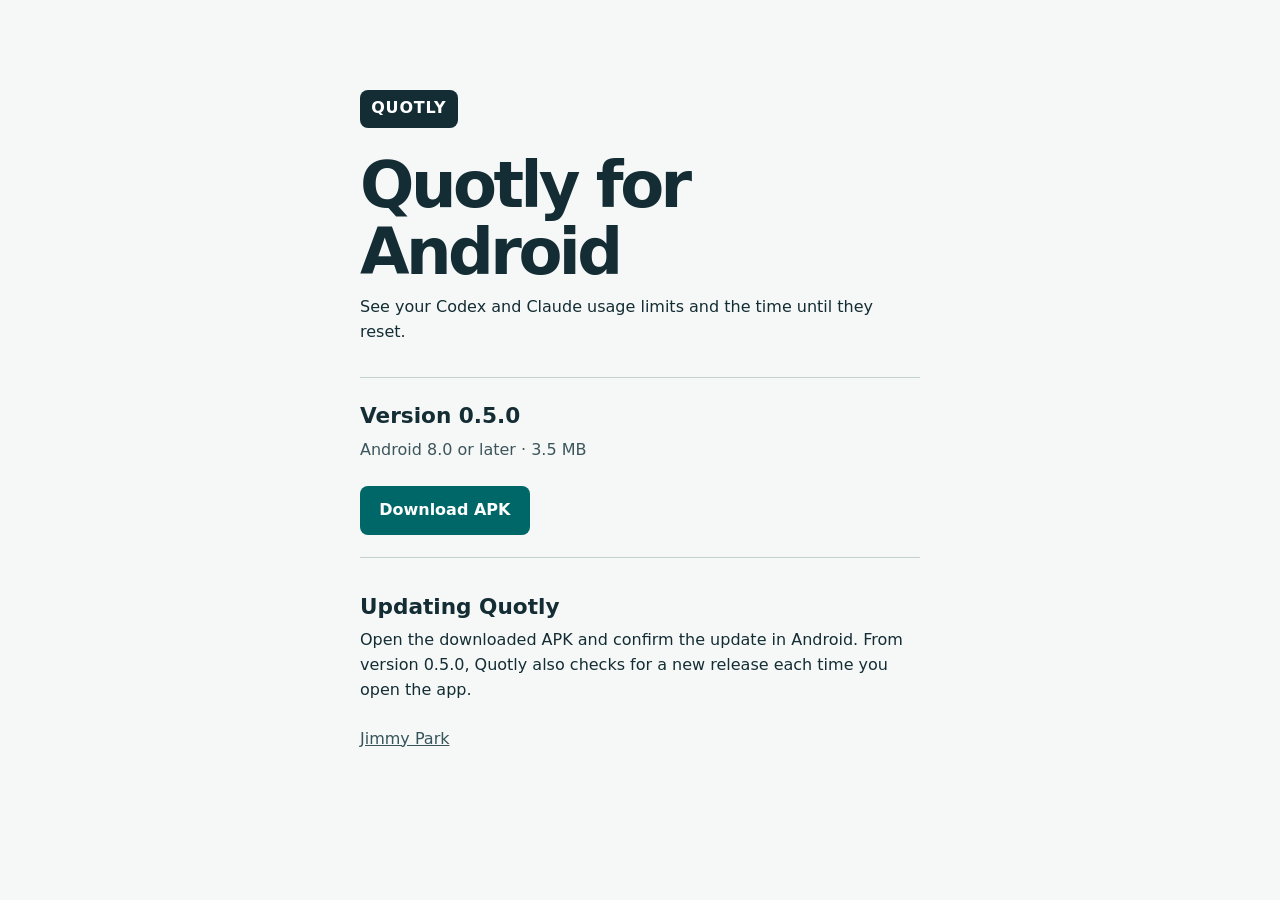
==== apps/quotly-android/index.html @ 07292df6 "Publish Quotly for Android 0.5.0" ====
<!doctype html>
<html lang="en">
<head>
  <meta charset="utf-8">
  <meta name="viewport" content="width=device-width, initial-scale=1">
  <meta name="robots" content="noindex">
  <meta name="theme-color" content="#122b32">
  <title>Quotly for Android · Jimmy Park</title>
  <style>
    :root { color-scheme: light; font: 100%/1.55 system-ui, sans-serif; color: #142d34; background: #f5f8f7; }
    * { box-sizing: border-box; }
    body { margin: 0; }
    main { max-width: 38rem; margin: 0 auto; padding: clamp(2.5rem, 10vh, 6rem) 1.5rem; }
    .brand { display: block; width: fit-content; padding: .4rem .7rem; border-radius: .5rem; background: #142d34; color: #fff; font-weight: 750; letter-spacing: .05em; }
    h1 { margin: 1.5rem 0 .5rem; font-size: clamp(2.4rem, 9vw, 4rem); line-height: 1.06; letter-spacing: -.055em; }
    p { margin: 0 0 1.5rem; }
    section { margin: 2rem 0; padding-block: 1.35rem; border-block: 1px solid #c3d2d1; }
    h2 { margin: 0 0 .3rem; font-size: 1.35rem; }
    .details { color: #3d555b; }
    .download { display: inline-block; padding: .75rem 1.2rem; color: white; background: #006768; border-radius: .5rem; font-weight: 700; text-decoration: none; }
    .download:hover { background: #005454; }
    a:focus-visible { outline: 3px solid #0d72a1; outline-offset: 4px; }
    .home { color: #36545a; }
    @media (prefers-color-scheme: dark) {
      :root { color-scheme: dark; color: #e8f5f3; background: #101c20; }
      .brand { background: #c7eeea; color: #142d34; }
      .details, .home { color: #b6cbc9; }
      section { border-color: #3c5557; }
      .download { color: #092c2d; background: #8cddd6; }
      .download:hover { background: #a0f2eb; }
    }
  </style>
</head>
<body>
  <main>
    <span class="brand">QUOTLY</span>
    <h1>Quotly for Android</h1>
    <p>See your Codex and Claude usage limits and the time until they reset.</p>
    <section aria-labelledby="release">
      <h2 id="release">Version 0.5.0</h2>
      <p class="details">Android 8.0 or later · 3.5 MB</p>
      <a class="download" href="./quotly-0.5.0.apk" download>Download APK</a>
    </section>
    <h2>Updating Quotly</h2>
    <p>Open the downloaded APK and confirm the update in Android. From version 0.5.0, Quotly also checks for a new release each time you open the app.</p>
    <a class="home" href="/">Jimmy Park</a>
  </main>
</body>
</html>
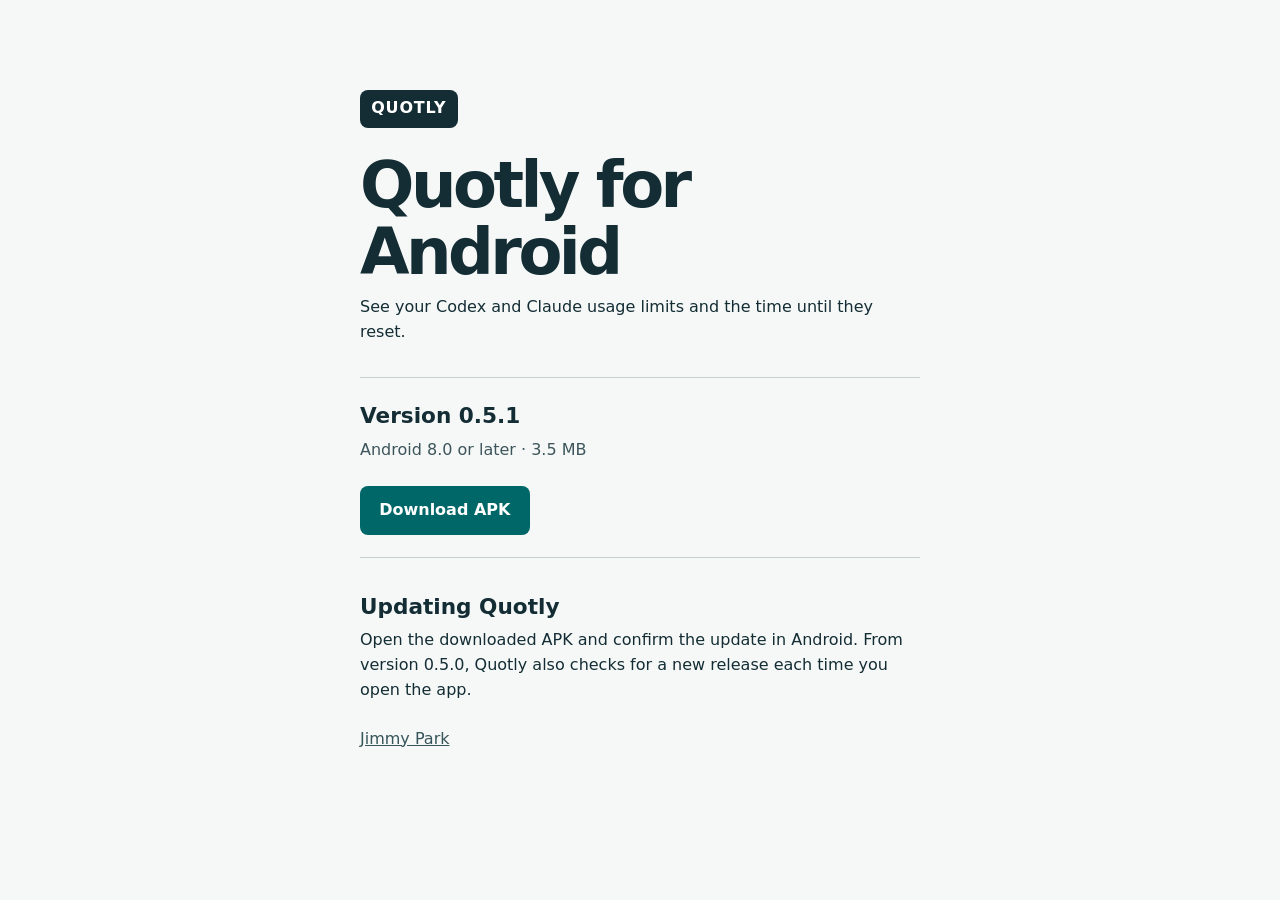
==== commit e4e86fc5: "Release Quotly Android 0.5.1 with configurable status badges and accessible tabs" ====
--- a/apps/quotly-android/index.html
+++ b/apps/quotly-android/index.html
@@ -37,9 +37,9 @@
     <h1>Quotly for Android</h1>
     <p>See your Codex and Claude usage limits and the time until they reset.</p>
     <section aria-labelledby="release">
-      <h2 id="release">Version 0.5.0</h2>
+      <h2 id="release">Version 0.5.1</h2>
       <p class="details">Android 8.0 or later · 3.5 MB</p>
-      <a class="download" href="./quotly-0.5.0.apk" download>Download APK</a>
+      <a class="download" href="./quotly-0.5.1.apk" download>Download APK</a>
     </section>
     <h2>Updating Quotly</h2>
     <p>Open the downloaded APK and confirm the update in Android. From version 0.5.0, Quotly also checks for a new release each time you open the app.</p>
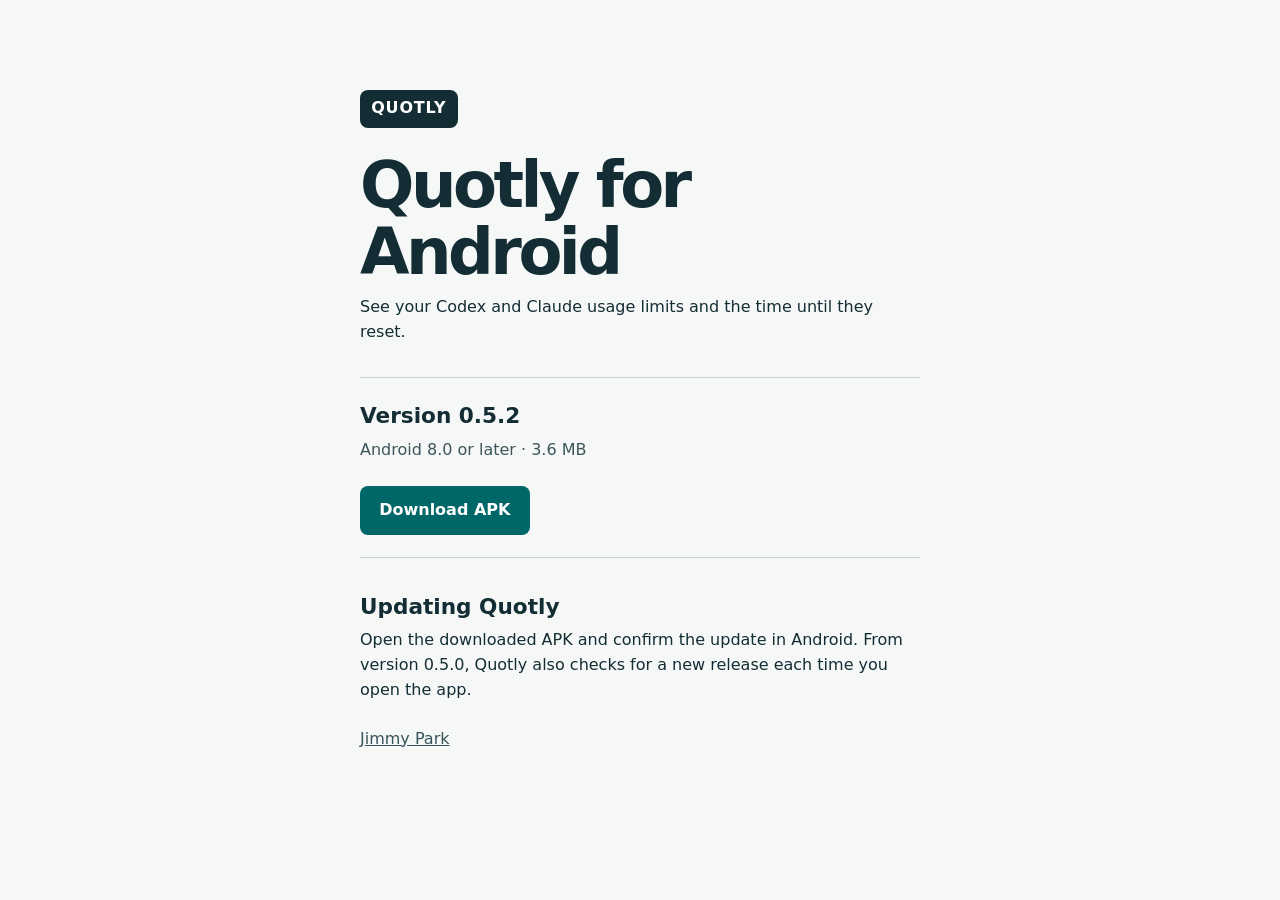
==== commit d0b8d2f9: "Release Quotly Android 0.5.2 with three independent quota charts" ====
--- a/apps/quotly-android/index.html
+++ b/apps/quotly-android/index.html
@@ -37,9 +37,9 @@
     <h1>Quotly for Android</h1>
     <p>See your Codex and Claude usage limits and the time until they reset.</p>
     <section aria-labelledby="release">
-      <h2 id="release">Version 0.5.1</h2>
-      <p class="details">Android 8.0 or later · 3.5 MB</p>
-      <a class="download" href="./quotly-0.5.1.apk" download>Download APK</a>
+      <h2 id="release">Version 0.5.2</h2>
+      <p class="details">Android 8.0 or later · 3.6 MB</p>
+      <a class="download" href="./quotly-0.5.2.apk" download>Download APK</a>
     </section>
     <h2>Updating Quotly</h2>
     <p>Open the downloaded APK and confirm the update in Android. From version 0.5.0, Quotly also checks for a new release each time you open the app.</p>
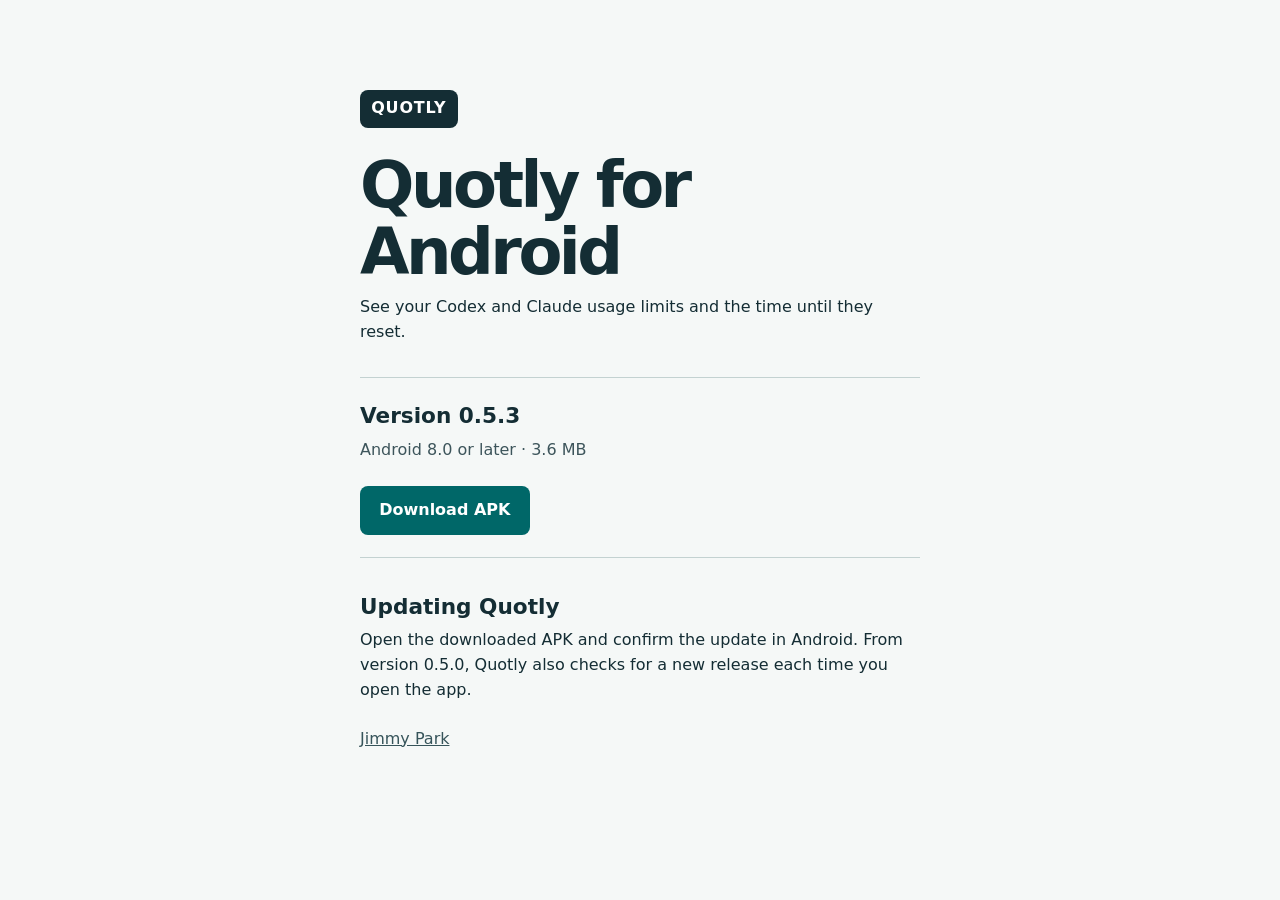
==== commit 6fc2d7f8: "Release Quotly Android 0.5.3 with a two-line status bar icon" ====
--- a/apps/quotly-android/index.html
+++ b/apps/quotly-android/index.html
@@ -37,9 +37,9 @@
     <h1>Quotly for Android</h1>
     <p>See your Codex and Claude usage limits and the time until they reset.</p>
     <section aria-labelledby="release">
-      <h2 id="release">Version 0.5.2</h2>
+      <h2 id="release">Version 0.5.3</h2>
       <p class="details">Android 8.0 or later · 3.6 MB</p>
-      <a class="download" href="./quotly-0.5.2.apk" download>Download APK</a>
+      <a class="download" href="./quotly-0.5.3.apk" download>Download APK</a>
     </section>
     <h2>Updating Quotly</h2>
     <p>Open the downloaded APK and confirm the update in Android. From version 0.5.0, Quotly also checks for a new release each time you open the app.</p>
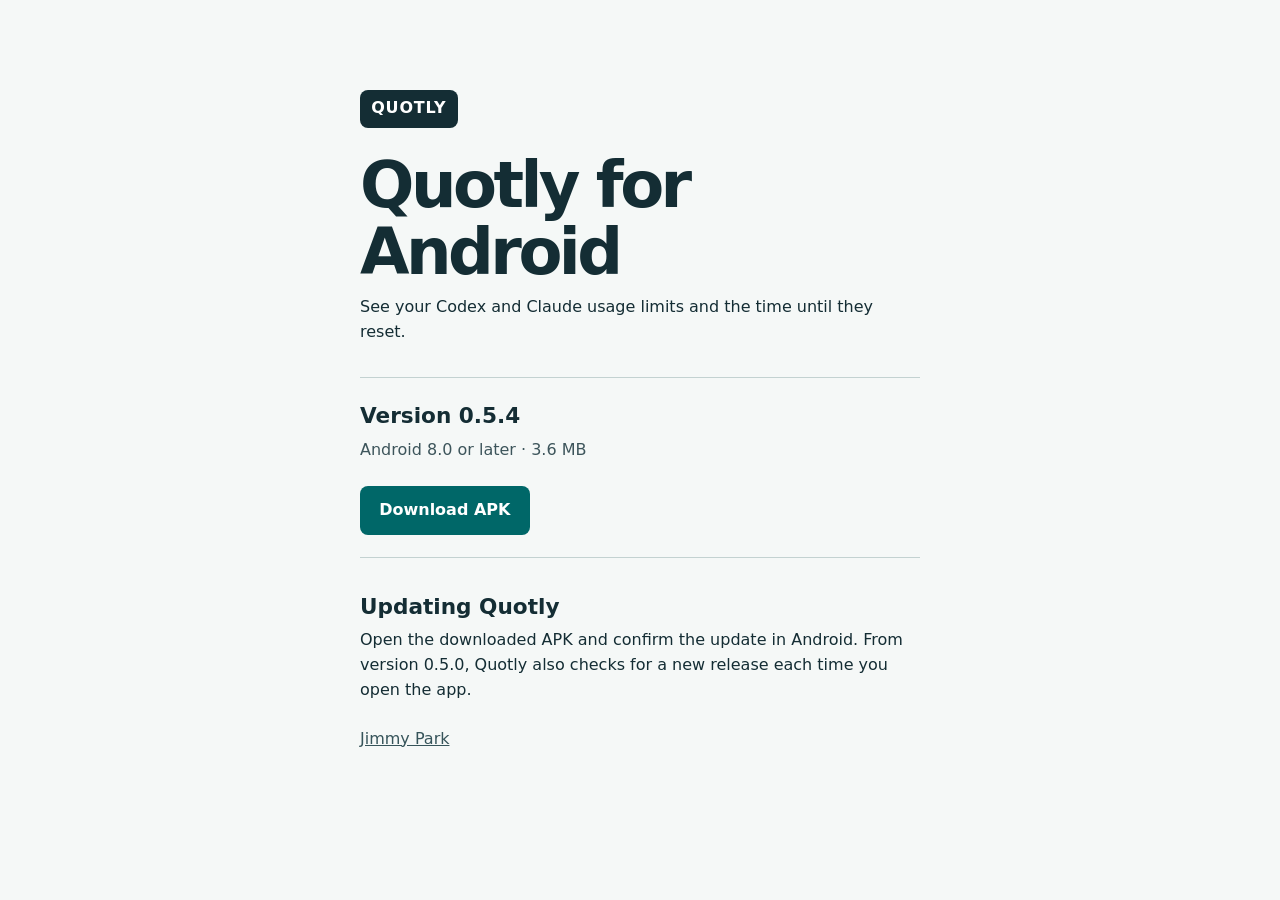
==== commit 6a5dcaeb: "Release Quotly Android 0.5.4 with simultaneous Codex and Claude notifications" ====
--- a/apps/quotly-android/index.html
+++ b/apps/quotly-android/index.html
@@ -37,9 +37,9 @@
     <h1>Quotly for Android</h1>
     <p>See your Codex and Claude usage limits and the time until they reset.</p>
     <section aria-labelledby="release">
-      <h2 id="release">Version 0.5.3</h2>
+      <h2 id="release">Version 0.5.4</h2>
       <p class="details">Android 8.0 or later · 3.6 MB</p>
-      <a class="download" href="./quotly-0.5.3.apk" download>Download APK</a>
+      <a class="download" href="./quotly-0.5.4.apk" download>Download APK</a>
     </section>
     <h2>Updating Quotly</h2>
     <p>Open the downloaded APK and confirm the update in Android. From version 0.5.0, Quotly also checks for a new release each time you open the app.</p>
